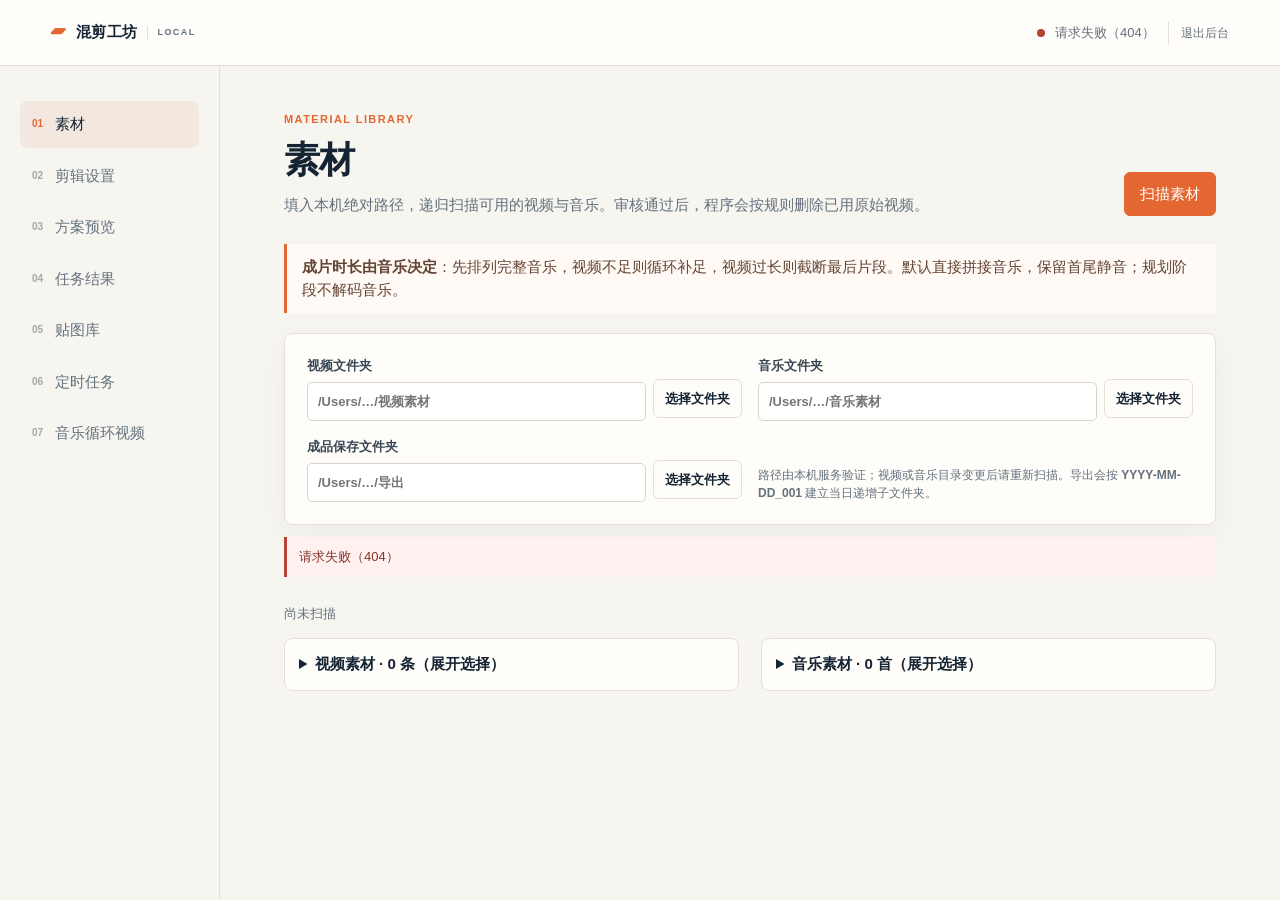
==== windows/src_pkg/mixcut-studio-main/static/index.html @ a74bfd38 "Release v1.8.0: music-led recorded video mixing with direct music join" ====
<!doctype html>
<html lang="zh-CN">
<head>
  <meta charset="utf-8">
  <meta name="viewport" content="width=device-width,initial-scale=1">
  <title>混剪工坊 · 本地批量混剪</title>
  <link rel="stylesheet" href="/static/style.css">
  <style>[hidden]{display:none!important}.top-actions{display:flex;align-items:center;gap:13px}.quiet-button{border:0;border-left:1px solid #e4e0d8;border-radius:0;padding:2px 0 2px 12px;background:transparent;color:#64717d;font-size:12px}.quiet-button:hover{color:#b64536}.path-control{display:flex;gap:7px;align-items:center}.path-control input{min-width:0;flex:1}.path-control .button{flex:0 0 auto;white-space:nowrap;padding:9px 11px}.keyframe-gallery{grid-column:2/-1;margin-top:8px;border-top:1px solid #eeeae3;padding-top:10px}.keyframe-gallery h5{font-size:12px;margin:0 0 8px;color:#394754}.keyframe-grid{display:grid;grid-template-columns:repeat(auto-fill,minmax(92px,1fr));gap:7px}.keyframe{border:0;padding:0;background:#e8e3da;border-radius:4px;overflow:hidden;position:relative;aspect-ratio:16/9}.keyframe img{width:100%;height:100%;object-fit:cover;display:block}.keyframe time{position:absolute;right:3px;bottom:3px;background:#152433d9;color:white;font-size:10px;padding:1px 3px;border-radius:2px}.keyframe:focus{outline:2px solid #e46732;outline-offset:2px}.keyframe-more{margin-top:9px;font-size:12px}.keyframe-overlay{position:fixed;z-index:20;pointer-events:none;width:min(460px,55vw);background:#152433;padding:5px;border-radius:5px;box-shadow:0 12px 30px #0004}.keyframe-overlay img{display:block;width:100%;max-height:58vh;object-fit:contain}.keyframe-overlay span{display:block;color:white;font-size:12px;padding:4px 2px 1px}@media(max-width:520px){.keyframe-grid{grid-template-columns:repeat(3,1fr)}.keyframe-overlay{width:80vw}}</style>
  <style>.keyframe-overlay img{aspect-ratio:16/9}.task-review-setting{margin-bottom:18px}.review-action{grid-column:2/-1;margin-top:4px}.review-action .button{margin-top:6px}.review-action.review-approved{color:#347461;font-weight:650}.review-error{color:#b64536;margin-top:4px}.sticker-editor{display:grid;grid-template-columns:minmax(280px,1fr) minmax(250px,1fr);gap:20px}.sticker-stage{position:relative;aspect-ratio:16/9;background:repeating-conic-gradient(#eee 0 25%,#ddd 0 50%) 0/20px 20px;overflow:hidden}.sticker-stage img{position:absolute;cursor:move;max-width:100%}.layer-list{display:grid;gap:8px;margin:12px 0}.layer-row{display:grid;grid-template-columns:1fr 1fr 1fr 1fr auto;gap:6px;font-size:11px}.layer-row input,.layer-row select{font-size:12px;padding:5px}.sticker-thumb{width:70px;height:70px;object-fit:contain;background:#eee;margin-right:8px;vertical-align:middle}@media(max-width:700px){.sticker-editor{grid-template-columns:1fr}.layer-row{grid-template-columns:1fr 1fr}}</style>
  <style>.item-controls{grid-column:2/-1;display:flex;align-items:center;gap:8px;flex-wrap:wrap;margin:4px 0 8px}.item-controls .button{width:auto;min-width:88px;padding:7px 12px;line-height:1.25;white-space:nowrap}.item-controls .button:last-child{color:var(--danger);border-color:#d9aaa3;background:#fff9f7}.item-controls .button:last-child:hover{color:#fff;background:var(--danger);border-color:var(--danger)}@media(max-width:520px){.item-controls{grid-column:1/-1;padding-left:42px}.item-controls .button{min-width:0}}</style>
</head>
<body>
  <div class="app-shell">
    <header class="topbar">
      <a class="brand" href="#assets" aria-label="混剪工坊首页"><span class="brand-mark">▰</span><span>混剪工坊</span><small>LOCAL</small></a>
      <div class="top-actions"><div id="server-state" class="server-state" aria-live="polite"><i></i>正在连接本地服务</div><button id="shutdown-btn" class="quiet-button" title="停止本地后台服务">退出后台</button></div>
    </header>
    <div class="layout">
      <nav class="nav" aria-label="主导航">
        <a href="#assets" data-view="assets"><b>01</b> 素材</a>
        <a href="#settings" data-view="settings"><b>02</b> 剪辑设置</a>
        <a href="#plan" data-view="plan"><b>03</b> 方案预览</a>
        <a href="#tasks" data-view="tasks"><b>04</b> 任务结果</a>
        <a href="#stickers" data-view="stickers"><b>05</b> 贴图库</a>
        <a href="#schedules" data-view="schedules"><b>06</b> 定时任务</a>
        <a href="#music-loop" data-view="music-loop"><b>07</b> 音乐循环视频</a>
      </nav>
      <main>
        <section id="assets" class="view">
          <div class="page-heading"><div><p class="eyebrow">MATERIAL LIBRARY</p><h1>素材</h1><p>填入本机绝对路径，递归扫描可用的视频与音乐。审核通过后，程序会按规则删除已用原始视频。</p></div><button id="scan-btn" class="button primary">扫描素材</button></div>
          <div class="notice"><strong>成片时长由音乐决定</strong>：先排列完整音乐，视频不足则循环补足，视频过长则截断最后片段。默认直接拼接音乐，保留首尾静音；规划阶段不解码音乐。</div>
          <p id="scan-progress" class="field-help" role="status" aria-live="polite"></p>
          <form id="paths-form" class="panel paths-grid">
            <label>视频文件夹<span class="path-control"><input id="video-dir" name="video_dir" required placeholder="/Users/…/视频素材"><button class="button folder-picker" data-kind="video" type="button">选择文件夹</button></span></label>
            <label>音乐文件夹<span class="path-control"><input id="music-dir" name="music_dir" required placeholder="/Users/…/音乐素材"><button class="button folder-picker" data-kind="music" type="button">选择文件夹</button></span></label>
            <label>成品保存文件夹<span class="path-control"><input id="output-dir" name="output_dir" required placeholder="/Users/…/导出"><button class="button folder-picker" data-kind="output" type="button">选择文件夹</button></span></label>
            <label hidden>旧版审核目录（不再使用）<span class="path-control"><input id="review-dir" name="review_dir" placeholder="/Users/…/审核通过"><button class="button folder-picker" data-kind="review" type="button">选择文件夹</button></span></label>
            <p class="field-help">路径由本机服务验证；视频或音乐目录变更后请重新扫描。导出会按 <strong>YYYY-MM-DD_001</strong> 建立当日递增子文件夹。</p>
          </form>
          <div id="scan-errors" class="error-list" hidden></div>
          <div class="asset-summary" id="asset-summary"><span>尚未扫描</span></div>
          <div class="library-grid">
            <section class="library"><details><summary>视频素材 · <span id="video-count">0 条</span>（展开选择）</summary><div id="video-assets" class="asset-list empty">扫描后在这里显示视频、缩略图和分组。</div></details></section>
            <section class="library"><details><summary>音乐素材 · <span id="music-count">0 首</span>（展开选择）</summary><div id="music-assets" class="asset-list empty">扫描后在这里试听和选择歌曲。</div></details></section>
          </div>
        </section>

        <section id="settings" class="view" hidden>
          <div class="page-heading"><div><p class="eyebrow">EDITING RULES</p><h1>剪辑设置</h1><p>先选择素材和规则，再生成一批可复现的方案。</p></div><button id="plan-btn" class="button primary">生成方案</button></div>
          <form id="config-form" class="settings-grid" novalidate><input type="hidden" name="duration_basis" value="music">
            <section class="panel span-2"><div class="section-title"><h2>导出规格</h2></div><div class="form-grid"><label>分辨率<select name="resolution"><option value="1280x720">1280 × 720（默认）</option><option value="1920x1080">1920 × 1080</option></select></label><label>帧率<select name="fps"><option value="30">30 fps</option><option value="60">60 fps</option></select></label><label>视频码率（Mbps；0 为自动）<input name="video_bitrate_mbps" type="number" min="0" max="50" step="0.5" value="0"></label><label>同时并行剪辑数量<select name="parallel_tasks"><option value="1">1（默认）</option><option value="2">2</option><option value="3">3</option><option value="4">4</option></select></label><label>编码方式<select name="hardware"><option value="auto">自动硬件加速（推荐）</option><option value="software_fast">软件极速（文件较大）</option><option value="software">软件高质量（较慢）</option></select></label><label>原音音量<input name="original_volume" type="number" min="0" max="1" step=".05" value="0"></label><label>无缝音乐衔接<select name="nonstop_music"><option value="false">音乐拼接（默认，保留首尾静音）</option><option value="true">剔除首尾静音＋短过渡</option></select></label><label>音乐音量<input name="music_volume" type="number" min="0" max="1" step=".05" value="1"></label></div><p class="field-help">视频码率设为 0 时沿用自动编码设置；设置固定码率可控制输出大小。720p/30fps 通常最快。并行数量为同时执行的任务上限，旧方案默认 1；暂停后等待所有执行中的任务完成。</p></section>
            <section class="panel span-2"><div class="section-title"><h2>画面组织</h2></div>
              <div class="choice-row"><label class="choice"><input type="radio" name="mode" value="single" checked><span><strong>单源连续截取</strong><small>一个源视频，长则截断、短则循环补足</small></span></label><label class="choice"><input type="radio" name="mode" value="multi"><span><strong>多源片段拼接</strong><small>随机拼接多个来源，直到音乐结束</small></span></label></div>
              <div class="form-grid"><label>生成数量<input name="count" type="number" min="1" value="3"></label><label hidden>期望最短时长（秒）<input name="min_duration" type="number" min="1" value="30"></label><label hidden>期望最长时长（秒）<input name="max_duration" type="number" min="1" value="450"></label><label>随机种子（留空每批随机）<input name="seed" type="number" placeholder="自动生成"></label></div>
              <div class="form-grid"><label>源视频时长必须大于（分钟）<input name="min_source_duration_minutes" type="number" min="0" step="0.1" value="0" aria-describedby="source-duration-help"></label></div>
              <p id="source-duration-help" class="field-help">0 表示不限制；例如填 5，只使用超过 5 分钟的原始视频，正好 5 分钟也会排除。此项筛选源文件，不是设置成片或截取片段的长度；手动生成和定时任务均生效。</p>
              <div class="form-grid mode-multi" hidden><label>单段最短（秒）<input name="segment_min" type="number" min="1" value="30"></label><label>单段最长（秒）<input name="segment_max" type="number" min="1" value="120"></label><label>组内拼接<select name="within_group"><option value="false">允许跨组</option><option value="true">仅同组内</option></select></label></div>
              <div class="form-grid mode-single"><label>起点最小间隔（秒）<input name="start_gap" type="number" min="0" value="30"></label><label class="switch-label" hidden><input name="allow_overlap" type="checkbox" checked><span>优先使用空闲区间（音乐时长模式允许循环补足）</span></label></div>
            </section>
            <section class="panel span-2"><div class="section-title"><h2>歌曲分配规则</h2></div>
              <div class="choice-row"><label class="choice"><input type="radio" name="music_mode" value="folder"><span><strong>单文件夹音乐</strong><small>每条只用一个子文件夹，01、02 开头，其余随机，全部歌曲各播放一遍</small></span></label><label class="choice"><input type="radio" name="music_mode" value="fixed"><span><strong>固定歌曲集合</strong><small>每条都用所选歌曲，只改变顺序</small></span></label><label class="choice"><input type="radio" name="music_mode" value="pool" checked><span><strong>全路径音乐随机</strong><small>每条选不同子集，再改变顺序</small></span></label></div>
              <p id="folder-mode-help" class="field-help" hidden>整组优先使用不同子文件夹，用完后再随机轮转。包括子文件夹内的全部有效音频及更深层目录；根目录直接放置的歌曲不参与。此模式不限制歌曲首数。</p>
              <div class="form-grid pool-settings"><label>每条最少歌曲数<input name="min_songs" type="number" min="1" value="3"></label><label>每条最多歌曲数<input name="max_songs" type="number" min="1" value="20"></label></div>
              <p class="field-help">先确定歌曲数量与顺序，以音乐总时长决定成片长度。整批优先使用低次数歌曲，视频不足自动复用，最后一段截断。</p>
            </section>
            <section class="panel span-2"><label class="track-title-option"><input type="checkbox" name="include_track_titles">附带曲目曲名</label><p class="field-help">在成片同名的原曲路径文档中，按实际播放顺序增加编号曲目表。可在方案或任务中单独调整。</p></section>
            <section class="panel span-2"><div class="section-title"><h2>参与素材</h2></div><p id="selection-summary" class="field-help">扫描后默认使用全部视频和音乐。需要排除文件或设置分组时，在“素材”页展开对应列表。</p><label>贴图模板<select id="generation-sticker-template" name="sticker_template_id"><option value="">不添加贴图</option></select></label></section>
          </form>
        </section>

        <section id="plan" class="view" hidden>
          <div class="page-heading"><div><p class="eyebrow">BATCH BLUEPRINT</p><h1>方案预览</h1><p id="plan-subtitle">生成方案后，逐条核对歌曲顺序和视频区间。</p></div><div class="button-row"><button id="select-all-plan" class="button">全选当前方案</button><button id="delete-selected-plan" class="button">删除选中任务</button><button id="track-titles-enable-plan" class="button" disabled>选中任务附带曲名</button><button id="track-titles-disable-plan" class="button" disabled>取消选中任务曲名</button><button id="manifest-btn" class="button" disabled>下载清单</button><button id="start-btn" class="button primary" disabled>确认并开始渲染</button></div></div>
          <div id="plan-message" class="notice">尚未生成方案。</div><div id="plan-stats" class="stats"></div><div id="plan-warnings" class="warning-list"></div><div id="plan-items" class="plan-list"></div>
        </section>

        <section id="tasks" class="view" hidden>
          <div class="page-heading"><div><p class="eyebrow">RENDER QUEUE</p><h1>任务与结果</h1><p>一条视频就是一条任务。审核通过保留成品；审核不通过将成品与原视频移至废纸篓。删除任务只移除记录，所有文件保留。原音乐始终保留。</p></div><div class="button-row"><button id="pause-all" class="button">暂停全部</button><button id="start-all" class="button">开始全部</button><button id="stop-all" class="button">终止全部</button><button id="approve-all-visible" class="button primary">一键审核</button><button id="select-all-tasks" class="button">全选任务</button><button id="delete-selected-tasks" class="button">删除选中任务</button><button id="track-titles-enable-tasks" class="button" disabled>选中任务附带曲名</button><button id="track-titles-disable-tasks" class="button" disabled>取消选中任务曲名</button><button id="clear-all" class="button">删除全部任务</button><button id="retry-failed" class="button">重试失败任务</button><button id="refresh-tasks" class="button">刷新状态</button></div></div>
          <div class="panel task-review-setting" hidden><label hidden>旧版审核目录（不再使用）<span class="path-control"><input id="task-review-dir" placeholder="选择审核文件夹"><button class="button folder-picker" data-kind="review" type="button">选择文件夹</button></span></label><p class="field-help">通过审核后先校验归档副本，再删除制作目录成片；原始录屏在所有引用任务审核或移除后删除。失败时可重试清理。</p></div>
          <div class="notice"><span id="cache-usage">剪辑缓存：正在读取…</span> <button id="clear-cache" class="button">一键清除缓存</button><p class="field-help">统计视频转换缓存、任务临时文件及预览图片。正在使用的缓存暂时保留；清除后需要时会重新生成。</p></div>
          <div id="task-summary" class="stats"><div class="stat"><b>—</b><span>等待批次</span></div></div><div id="batches" class="batch-list empty">尚无任务。先生成方案并确认开始渲染。</div>
        </section>
        <section id="stickers" class="view" hidden>
          <div class="page-heading"><div><p class="eyebrow">STICKER LIBRARY</p><h1>贴图库</h1><p>默认不添加贴图；保存模板后可在剪辑设置中明确选择。</p></div><label class="button">导入贴图<input id="sticker-upload" type="file" accept="image/png,image/jpeg,image/webp,image/gif" multiple hidden></label></div>
          <div class="settings-grid"><section class="panel"><div class="section-title"><h2>贴图素材</h2></div><div id="sticker-assets" class="picker empty">正在读取贴图库…</div></section><section class="panel"><div class="section-title"><h2>模板</h2><button id="new-template" class="button">新建模板</button></div><div id="sticker-templates" class="picker empty">尚无模板</div></section><section class="panel span-2"><div class="section-title"><h2>模板编辑器</h2><button id="save-template" class="button primary">保存模板</button></div><div class="sticker-editor"><div><label>参考画面<select id="sticker-background"><option value="">空白画布（16:9）</option></select></label><p class="field-help">拖动贴图定位；位置按比例保存，超出边界会自动缩小。</p><div id="sticker-stage" class="sticker-stage" aria-label="16 比 9 贴图预览"></div></div><div><label>模板名称<input id="template-name" value="未命名模板"></label><div id="sticker-layers" class="layer-list"></div><button id="add-layer" class="button">添加贴图层</button></div></div></section></div>
        </section>
        <section id="schedules" class="view" hidden>
          <div class="page-heading"><div><p class="eyebrow">SCHEDULED BATCHES</p><h1>定时任务</h1><p>后台必须保持运行且电脑处于唤醒状态；错过多次启动时仅执行最新一轮。</p></div><div class="button-row"><button id="new-schedule" class="button">新建任务</button><button id="refresh-schedules" class="button">刷新状态</button></div></div>
          <div class="notice">新一轮定时任务只会替代上一轮未完成的<strong>定时任务</strong>，不会取消手动创建的批次，已生成文件会保留。审核不会自动进行。</div>
          <form id="schedule-form" class="panel settings-grid"><label>任务名称<input name="name" value="素材持续监测"></label><label>开始时间<input name="start_at" type="datetime-local"></label><label>重复<select name="repeat"><option value="once">仅一次</option><option value="daily">每天</option><option value="weekly">每周</option></select></label><label>目标成片数<input name="target_count" type="number" min="1" max="500" value="50"></label><label>检查间隔（分钟）<input name="check_interval_minutes" type="number" min="1" max="1440" value="10"></label><label class="switch-label"><input name="enabled" type="checkbox"><span>启用任务</span></label><label>视频目录<span class="path-control"><input name="video_dir" id="schedule-video-dir"><button class="button schedule-folder-picker" data-kind="video" type="button">选择文件夹</button></span></label><label>音乐目录<span class="path-control"><input name="music_dir" id="schedule-music-dir"><button class="button schedule-folder-picker" data-kind="music" type="button">选择文件夹</button></span></label><label class="span-2">导出目录<span class="path-control"><input name="output_dir" id="schedule-output-dir"><button class="button schedule-folder-picker" data-kind="output" type="button">选择文件夹</button></span></label><label class="switch-label span-2"><input id="schedule-current" type="checkbox" checked><span>使用当前目录和剪辑设置（保存为快照，未来新增素材会被扫描）</span></label><div class="button-row span-2"><button class="button primary" type="submit">保存定时任务</button><button id="schedule-check" class="button" type="button">立即检查素材</button></div></form>
          <div id="schedule-active" class="notice">暂无运行中的定时任务。</div><div id="schedules-list" class="batch-list empty">正在读取定时任务…</div>
        </section>
        <section id="music-loop" class="view" hidden>
          <div class="page-heading"><div><p class="eyebrow">MUSIC LOOP VIDEO</p><h1>音乐循环视频</h1><p>导入 Cover Maker 的交接文档，按固定曲目顺序制作。成片时长由音乐决定。</p></div></div>
          <form class="panel" onsubmit="return false">
            <label>Set 文件夹或 YPP交接.txt 路径（每行一条）<textarea id="loop-paths" rows="3" placeholder="粘贴 Set 路径；也可选择包含多个 Set 的上一级文件夹"></textarea></label>
            <button type="button" id="loop-pick" class="button">选择 Set 文件夹</button>
            <div class="form-grid">
              <label class="span-2">成品保存路径<span class="path-control"><input id="loop-output"><button type="button" id="loop-output-pick" class="button">选择文件夹</button></span></label>
              <label class="span-2">音乐新根目录（仅路径迁移时填写）<span class="path-control"><input id="loop-music-root"><button type="button" id="loop-music-pick" class="button">选择文件夹</button></span></label>
              <label>分辨率<select id="loop-resolution"><option value="source">沿用动态封面（优先直接复用画面）</option><option value="1280x720">1280 × 720</option><option value="1920x1080">1920 × 1080</option></select></label>
              <label>转码帧率<select id="loop-fps"><option value="30">30 fps</option><option value="60">60 fps</option></select></label>
              <label>并行数量<select id="loop-parallel"><option>1</option><option>2</option><option>3</option><option>4</option></select></label>
              <label>音乐音量<input id="loop-volume" type="number" min="0" max="1" step="0.05" value="1"></label>
              <label class="switch-label"><input id="loop-nonstop" type="checkbox" checked><span>无缝衔接（去首尾静音＋短过渡）</span></label>
            </div>
            <p class="field-help">每个 Set 独立制作，全部歌曲按交接顺序播放一次，合成完成即可播放审核，不抽取缩略图。开启无缝衔接后重新计算实际时间轴。开始制作时采用当前并行数量，有空位自动补入等待任务。两种制作模式共用调度，正在执行的原视频混剪先完成。</p>
            <button type="button" id="loop-import" class="button primary">导入任务</button>
          </form>
          <div id="loop-message" class="notice">审核通过保留作品；审核不通过仅回收生成的作品目录；删除任务只移除记录。原音乐、动态封面和上游文件始终保留。</div>
          <div class="button-row"><button id="loop-select" class="button">全选 / 取消</button><button id="loop-start" class="button">开始选中任务</button><button id="loop-pause" class="button">暂停选中任务</button><button id="loop-delete" class="button">删除选中任务</button><button id="loop-approve" class="button primary">一键审核</button><button id="loop-refresh" class="button">刷新状态</button></div>
          <div class="button-row loop-cache"><span id="loop-cache-info">缓存按需统计</span><button id="loop-cache" class="button">统计缓存</button><button id="loop-clear-cache" class="button">清除闲置缓存</button></div>
          <p id="loop-empty" class="field-help">尚未导入音乐 Set。</p><div id="loop-list"></div>
        </section>
      </main>
    </div>
  </div>
  <template id="video-card-template"><article class="asset-card video-card"><img loading="lazy" alt="视频缩略图"><div class="asset-info"><label class="select-line"><input type="checkbox" class="asset-select"><strong class="asset-name"></strong></label><p class="asset-meta"></p><label class="group-line">分组 <input class="group-input" maxlength="80" placeholder="例如：游戏 A"></label></div></article></template>
  <template id="music-card-template"><article class="asset-card music-card"><div class="audio-icon">♫</div><div class="asset-info"><label class="select-line"><input type="checkbox" class="asset-select"><strong class="asset-name"></strong></label><p class="asset-meta"></p><button type="button" class="button audio-preview">试听</button></div></article></template>
  <div id="toast" class="toast" role="status" aria-live="polite"></div>
  <script src="/static/app.js" defer></script>
  <script src="/static/loopmusic.js" defer></script>
</body>
</html>
---- static/style.css ----
:root{--ink:#152433;--muted:#64717d;--paper:#f7f5f0;--panel:#fffdfa;--line:#e4e0d8;--accent:#e46732;--accent-dark:#bd4c20;--soft:#f3e8df;--ok:#347461;--danger:#b64536;--shadow:0 10px 30px #1725340c}*{box-sizing:border-box}body{margin:0;color:var(--ink);background:var(--paper);font:15px/1.5 -apple-system,BlinkMacSystemFont,"Segoe UI","PingFang SC","Microsoft YaHei",sans-serif}.topbar{height:66px;padding:0 4vw;display:flex;align-items:center;justify-content:space-between;border-bottom:1px solid var(--line);background:#fffdf9;position:sticky;top:0;z-index:5}.brand{display:flex;gap:10px;align-items:center;color:var(--ink);text-decoration:none;font-weight:750;letter-spacing:.03em}.brand-mark{color:var(--accent);font-size:27px;line-height:1}.brand small{font-size:9px;letter-spacing:.16em;color:var(--muted);border-left:1px solid var(--line);padding-left:9px}.server-state{font-size:13px;color:var(--muted)}.server-state i{display:inline-block;width:8px;height:8px;border-radius:50%;background:#c5bfb6;margin-right:7px}.server-state.online i{background:var(--ok)}.server-state.error i{background:var(--danger)}.layout{display:grid;grid-template-columns:220px minmax(0,1fr);max-width:1540px;margin:auto}.nav{padding:35px 20px;border-right:1px solid var(--line);min-height:calc(100vh - 66px);position:sticky;top:66px;align-self:start}.nav a{display:flex;gap:12px;padding:12px;border-radius:7px;color:var(--muted);text-decoration:none;margin-bottom:5px}.nav a b{font-size:10px;color:#a4a7a4;padding-top:3px}.nav a.active,.nav a:hover{background:var(--soft);color:var(--ink)}.nav a.active b{color:var(--accent)}main{padding:45px clamp(24px,5vw,76px) 80px;max-width:1280px}.page-heading{display:flex;justify-content:space-between;gap:20px;align-items:flex-end;margin-bottom:28px}.eyebrow{margin:0 0 5px;color:var(--accent);font-weight:700;font-size:11px;letter-spacing:.13em}.page-heading h1{font-size:36px;letter-spacing:-.04em;margin:0}.page-heading p:not(.eyebrow){margin:7px 0 0;color:var(--muted)}button,.button{font:inherit;cursor:pointer;border:1px solid var(--line);border-radius:6px;padding:10px 15px;color:var(--ink);background:#fffdf9;text-decoration:none}.button:hover{border-color:#bdb7ad}.button.primary{background:var(--accent);color:white;border-color:var(--accent)}.button.primary:hover{background:var(--accent-dark)}button:disabled{opacity:.48;cursor:not-allowed}.button-row{display:flex;gap:8px;flex-wrap:wrap}.notice{border-left:3px solid var(--accent);padding:12px 15px;background:#fffaf5;color:#644434;margin:0 0 20px}.panel{background:var(--panel);border:1px solid var(--line);border-radius:8px;padding:22px;box-shadow:var(--shadow)}.paths-grid{display:grid;grid-template-columns:1fr 1fr;gap:16px}.paths-grid>label:last-of-type{grid-column:span 2}.field-help{font-size:12px;color:var(--muted);margin:0;align-self:end}label{font-size:13px;font-weight:650;color:#394754}input,select{width:100%;margin-top:6px;padding:9px 10px;border:1px solid #d8d4cc;border-radius:5px;background:white;color:var(--ink);font:inherit}input:focus,select:focus{outline:2px solid #e4673259;border-color:var(--accent)}.asset-summary{display:flex;gap:12px;color:var(--muted);font-size:13px;padding:15px 0}.library-grid{display:grid;grid-template-columns:1fr 1fr;gap:22px}.section-title{display:flex;justify-content:space-between;align-items:center;margin-bottom:13px}.section-title h2{font-size:17px;margin:0}.section-title span{font-size:12px;color:var(--muted)}.asset-list{display:grid;gap:10px}.asset-list.empty,.picker.empty,.batch-list.empty{padding:25px;border:1px dashed #d4cdc1;color:var(--muted);font-size:13px;border-radius:7px}.asset-card{display:flex;gap:12px;padding:10px;border:1px solid var(--line);border-radius:7px;background:var(--panel)}.video-card img{width:122px;height:70px;object-fit:cover;border-radius:4px;background:#e5e1da}.asset-info{min-width:0;flex:1}.select-line{display:flex;gap:8px;align-items:flex-start}.select-line input,.first-line input{width:auto;margin:4px 0 0}.asset-name{overflow-wrap:anywhere;font-size:13px}.asset-meta{font-size:12px;color:var(--muted);margin:4px 0}.group-line,.first-line{font-size:12px;color:var(--muted);font-weight:500}.group-line input{display:inline-block;width:150px;margin:0 0 0 5px;padding:3px 5px;font-size:12px}.music-card audio{width:100%;height:28px}.audio-icon{display:grid;place-items:center;flex:0 0 42px;height:42px;border-radius:5px;background:var(--soft);color:var(--accent);font-size:22px}.settings-grid{display:grid;grid-template-columns:1fr 1fr;gap:20px}.span-2{grid-column:span 2}.choice-row{display:flex;gap:10px;margin-bottom:20px}.choice{flex:1;display:flex;gap:9px;border:1px solid var(--line);padding:11px;border-radius:6px;cursor:pointer}.choice input{width:auto;margin:4px 0}.choice strong,.choice small{display:block}.choice small{font-weight:400;color:var(--muted);font-size:12px}.form-grid{display:grid;grid-template-columns:repeat(4,1fr);gap:14px;margin-top:12px}.form-grid label{min-width:0}.switch-label{display:flex;gap:8px;align-items:center;margin-top:25px}.switch-label input{width:auto;margin:0}.picker{display:grid;gap:7px;max-height:290px;overflow:auto}.pick-row{display:flex;align-items:center;gap:8px;padding:7px 0;border-bottom:1px solid #eeeae2;font-size:13px}.pick-row:last-child{border:0}.pick-row input{width:auto;margin:0}.pick-row .duration{margin-left:auto;color:var(--muted);font-size:12px}.first-pick{margin-left:8px;font-size:12px;color:var(--muted);font-weight:500}.error-list,.warning-list{margin:12px 0}.error-list>div,.warning-list>div{padding:10px 12px;background:#fff1ef;border-left:3px solid var(--danger);color:#86352b;font-size:13px}.warning-list>div{background:#fff9e8;border-color:#d4931f;color:#74551a;margin-bottom:6px}.stats{display:grid;grid-template-columns:repeat(auto-fit,minmax(130px,1fr));gap:10px;margin:18px 0}.stat{padding:14px;background:var(--panel);border:1px solid var(--line);border-radius:7px}.stat b{display:block;font-size:22px}.stat span{font-size:12px;color:var(--muted)}.plan-list,.batch-list{display:grid;gap:12px}.plan-item,.batch{border:1px solid var(--line);background:var(--panel);border-radius:8px;padding:17px}.item-head,.batch-head{display:flex;justify-content:space-between;gap:12px;align-items:start}.item-head h3,.batch-head h3{margin:0;font-size:16px}.duration{font-variant-numeric:tabular-nums;color:var(--accent);font-weight:700;white-space:nowrap}.tracks{display:grid;grid-template-columns:1fr 1fr;gap:14px;margin-top:15px}.track{padding:11px;background:#faf8f3;border-radius:5px}.track h4{font-size:11px;letter-spacing:.08em;color:var(--muted);margin:0 0 7px}.track ol,.track ul{margin:0;padding-left:19px;font-size:12px}.track li{margin:3px 0;overflow-wrap:anywhere}.status{font-size:12px;border-radius:99px;padding:3px 8px;background:#ece9e2;color:var(--muted)}.status.running,.status.processing{background:#fff2d7;color:#936113}.status.completed,.status.success{background:#e6f3ed;color:var(--ok)}.status.failed,.status.error{background:#fff0ed;color:var(--danger)}.batch-controls{display:flex;gap:7px;flex-wrap:wrap;margin:14px 0 0}.progress{height:7px;background:#ebe7df;border-radius:8px;margin:12px 0;overflow:hidden}.progress i{display:block;height:100%;background:var(--accent)}.task-items{display:grid;gap:6px;margin-top:14px}.task-item{display:grid;grid-template-columns:34px 1fr auto;gap:8px;align-items:center;border-top:1px solid #eeeae3;padding-top:8px;font-size:13px}.task-item .error{grid-column:2 / -1;color:var(--danger);font-size:12px}.task-item video{grid-column:2 / -1;width:100%;max-width:400px;margin-top:5px}.toast{position:fixed;bottom:22px;right:22px;max-width:390px;padding:12px 15px;background:#172a37;color:white;border-radius:6px;box-shadow:0 12px 28px #0002;opacity:0;transform:translateY(10px);pointer-events:none;transition:.2s}.toast.show{opacity:1;transform:none}@media(max-width:850px){.layout{display:block}.nav{min-height:0;position:static;overflow:auto;white-space:nowrap;padding:10px 4vw;border-right:0;border-bottom:1px solid var(--line);display:flex}.nav a{margin:0;padding:8px 10px}.nav a b{display:none}main{padding:30px 5vw}.library-grid,.settings-grid{grid-template-columns:1fr}.span-2{grid-column:auto}.form-grid{grid-template-columns:1fr 1fr}.page-heading{align-items:start;flex-direction:column}.paths-grid{grid-template-columns:1fr}.paths-grid>label:last-of-type{grid-column:auto}}@media(max-width:520px){.topbar{padding:0 5vw}.server-state{font-size:0}.server-state i{margin:0}.choice-row,.tracks{grid-template-columns:1fr;display:grid}.form-grid{grid-template-columns:1fr}.video-card img{width:92px;height:56px}.group-line input{width:105px}}
/* Keep batch summaries compact even when filenames are long. */
.stat b{overflow-wrap:anywhere}.stat b:has(+span){font-size:18px}.batch-note{margin-top:10px;color:var(--muted);font-size:13px}
.sticker-stage{background-size:cover;background-position:center}.sticker-stage img{user-select:none;-webkit-user-drag:none}.layer-row{grid-template-columns:repeat(2,minmax(0,1fr));border-bottom:1px solid var(--line);padding:12px 0}.layer-row label{min-width:0}.layer-row>label:first-child{grid-column:1/-1}
.sticker-editor .layer-row{grid-template-columns:repeat(2,minmax(0,1fr))}.sticker-editor .layer-row>label:first-child{grid-column:1/-1}
.video-sticker-dialog{width:min(1080px,94vw);max-height:94vh;border:0;border-radius:10px;padding:20px;background:var(--panel);color:var(--ink);box-shadow:0 20px 70px #0005}.video-sticker-dialog::backdrop{background:#10202dbb}.video-sticker-heading{display:flex;align-items:center;justify-content:space-between;margin-bottom:14px}.video-sticker-heading h2{margin:0}.video-sticker-stage{position:relative;overflow:hidden;background:#111;aspect-ratio:16/9}.video-sticker-stage video{width:100%;height:100%;display:block;object-fit:contain}.placed-sticker{position:absolute;z-index:2;cursor:move;touch-action:none;user-select:none;-webkit-user-drag:none}.video-sticker-controls{display:grid;grid-template-columns:1fr auto;gap:10px;margin-top:14px}.video-sticker-controls select{margin:0}.video-sticker-layers,.video-sticker-controls .field-help{grid-column:1/-1}.video-sticker-layer{display:grid;grid-template-columns:minmax(120px,1fr) auto minmax(100px,1fr) auto minmax(100px,1fr) auto;gap:8px;align-items:center;padding:8px 0;border-bottom:1px solid var(--line)}.video-sticker-layer input{margin:0}@media(max-width:700px){.video-sticker-layer{grid-template-columns:1fr 1fr}.video-sticker-stage{aspect-ratio:16/9}}
.music-order-help{margin:0 0 7px;color:var(--muted);font-size:11px}.music-order{display:grid;gap:5px;padding-left:0!important;list-style:none;counter-reset:music}.music-order li{counter-increment:music;display:flex;align-items:center;gap:7px;min-height:30px;padding:4px 6px;border:1px solid transparent;border-radius:5px;background:#fff}.music-order li::before{content:counter(music) ".";color:var(--muted);font-variant-numeric:tabular-nums}.music-order li[draggable=true]{cursor:grab;border-color:#ece6dd}.music-order li.dragging{opacity:.45}.music-order li.drag-over{border-color:var(--accent);background:#fff5ed}.drag-handle{color:var(--muted);font-size:18px;line-height:1}.music-name{min-width:0;flex:1;overflow-wrap:anywhere}.order-buttons{display:flex;gap:3px}.order-buttons button{padding:1px 7px;border-radius:4px;font-size:12px}.order-buttons button:disabled{opacity:.25}
.plan-media-row{display:flex;align-items:center;gap:8px;flex-wrap:wrap;padding:5px 0}.plan-media-row>span:first-child{min-width:0;flex:1 1 220px}.use-count{font-size:11px;font-weight:650;color:var(--ok);white-space:nowrap}.replace-media{padding:4px 7px;font-size:11px}.music-order li{flex-wrap:wrap}.music-order .use-count{margin-left:auto}
.task-select{width:18px;height:18px;min-width:18px;margin:0;cursor:pointer}.task-item{grid-template-columns:24px 34px 1fr auto}.task-item .error,.task-item video{grid-column:3 / -1}.item-head{align-items:center}.item-head h3{flex:1}

/* Keep material details optional and present results as individual tasks. */
.library details{border:1px solid var(--line);border-radius:8px;background:var(--panel);padding:14px}.library summary{cursor:pointer;font-weight:700}.library details .asset-list{margin-top:14px;max-height:55vh;overflow:auto}
#batches.batch-list{display:grid;gap:14px}#batches .batch,#batches .task-items{display:contents}#batches .batch-head,#batches .batch-controls,#batches .batch>.progress,#batches .batch>.notice,#batches .output-location{display:none}#batches .task-item{display:grid;grid-template-columns:24px 34px minmax(0,1fr) auto;gap:10px;border:1px solid var(--line);border-radius:8px;background:var(--panel);padding:18px;box-shadow:var(--shadow);align-items:start}#batches .task-item .task-label{overflow-wrap:anywhere;font-weight:650}#batches .task-item .item-controls,#batches .task-item .review-action,#batches .task-item .keyframe-gallery{grid-column:3/-1}#batches .task-item video,#batches .task-item .error{grid-column:3/-1}#batches .task-item .item-controls{display:flex;gap:8px;flex-wrap:wrap}
#batches .task-item:not(.expanded) .review-action,#batches .task-item:not(.expanded) video,#batches .task-item:not(.expanded) .keyframe-gallery{display:none}

#batches .task-item .preview-status{display:block!important;color:var(--muted)}

#batches .task-item .duration-note{grid-column:3/-1;display:block;margin:0}

#batches .task-item .duration-note,#batches .task-item .recovery-note{grid-column:3/-1;margin:0} .review-buttons{display:flex;gap:10px;flex-wrap:wrap}.button.danger{color:#bd4036;border-color:#e5aaa5}
.track-title-option{display:flex;align-items:center;gap:8px;font-size:14px;font-weight:500;margin:10px 0}.track-title-option input{width:16px;height:16px;margin:0}#batches .track-title-option{grid-column:3/-1}

/* Music-loop page styles are scoped to preserve the existing editor. */
#music-loop textarea{width:100%;font:inherit;padding:10px;border:1px solid #ddd6cc;border-radius:6px;resize:vertical}
#music-loop .loop-task{margin-top:16px}#music-loop .loop-heading{display:flex;align-items:center;gap:12px}
#music-loop .loop-heading input[type=checkbox]{width:18px;height:18px;flex:0 0 18px;margin:0}#music-loop .loop-heading strong{flex:1;min-width:0;overflow-wrap:anywhere}#music-loop .loop-details{margin-top:18px}
#music-loop video{display:block;width:min(100%,640px);margin:16px 0}#music-loop .loop-cache{margin-top:14px}
#music-loop .notice{white-space:pre-line}
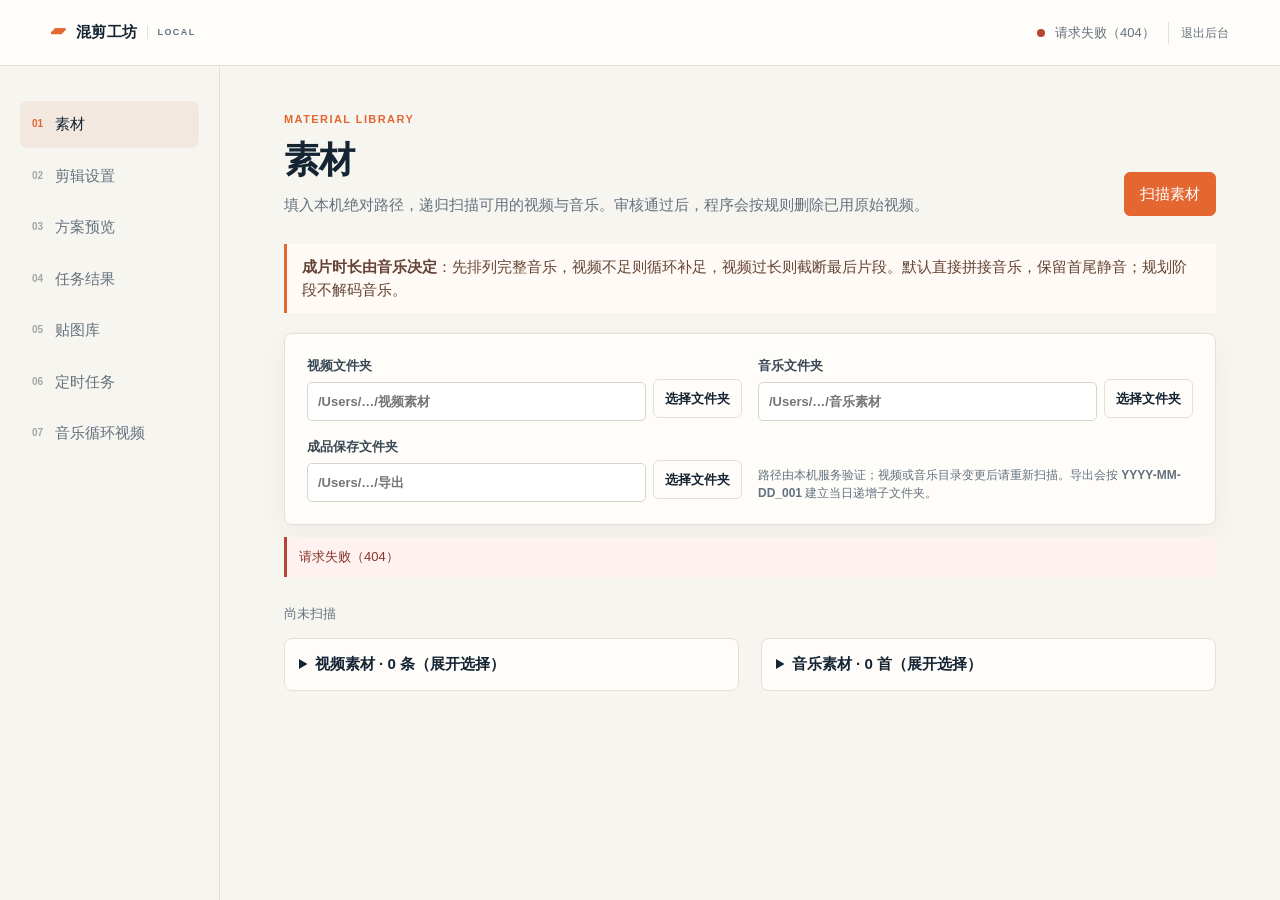
==== commit 938ed201: "Release v1.8.6: recycle failed scan videos from material library" ====
--- a/windows/src_pkg/mixcut-studio-main/static/index.html
+++ b/windows/src_pkg/mixcut-studio-main/static/index.html
@@ -37,6 +37,8 @@
             <label hidden>旧版审核目录（不再使用）<span class="path-control"><input id="review-dir" name="review_dir" placeholder="/Users/…/审核通过"><button class="button folder-picker" data-kind="review" type="button">选择文件夹</button></span></label>
             <p class="field-help">路径由本机服务验证；视频或音乐目录变更后请重新扫描。导出会按 <strong>YYYY-MM-DD_001</strong> 建立当日递增子文件夹。</p>
           </form>
+          <button id="clear-scan-errors" class="button" hidden>一键清除异常视频（移入废纸篓）</button>
+          <div id="scan-cleanup-result" class="notice" hidden></div>
           <div id="scan-errors" class="error-list" hidden></div>
           <div class="asset-summary" id="asset-summary"><span>尚未扫描</span></div>
           <div class="library-grid">
@@ -74,7 +76,7 @@
         </section>
 
         <section id="tasks" class="view" hidden>
-          <div class="page-heading"><div><p class="eyebrow">RENDER QUEUE</p><h1>任务与结果</h1><p>一条视频就是一条任务。审核通过保留成品；审核不通过将成品与原视频移至废纸篓。删除任务只移除记录，所有文件保留。原音乐始终保留。</p></div><div class="button-row"><button id="pause-all" class="button">暂停全部</button><button id="start-all" class="button">开始全部</button><button id="stop-all" class="button">终止全部</button><button id="approve-all-visible" class="button primary">一键审核</button><button id="select-all-tasks" class="button">全选任务</button><button id="delete-selected-tasks" class="button">删除选中任务</button><button id="track-titles-enable-tasks" class="button" disabled>选中任务附带曲名</button><button id="track-titles-disable-tasks" class="button" disabled>取消选中任务曲名</button><button id="clear-all" class="button">删除全部任务</button><button id="retry-failed" class="button">重试失败任务</button><button id="refresh-tasks" class="button">刷新状态</button></div></div>
+          <div class="page-heading"><div><p class="eyebrow">RENDER QUEUE</p><h1>任务与结果</h1><p>一条视频就是一条任务。审核通过保留成品；审核不通过将成品与原视频移至废纸篓。删除已审核任务只清除列表；删除未审核任务同时回收成品文件夹。原音乐始终保留。</p></div><div class="button-row"><button id="pause-all" class="button">暂停全部</button><button id="start-all" class="button">开始全部</button><button id="stop-all" class="button">终止全部</button><button id="approve-all-visible" class="button primary">一键审核</button><button id="select-all-tasks" class="button">全选任务</button><button id="delete-selected-tasks" class="button">删除选中任务</button><button id="track-titles-enable-tasks" class="button" disabled>选中任务附带曲名</button><button id="track-titles-disable-tasks" class="button" disabled>取消选中任务曲名</button><button id="clear-all" class="button">删除全部任务</button><button id="retry-failed" class="button">重试失败任务</button><button id="refresh-tasks" class="button">刷新状态</button></div></div>
           <div class="panel task-review-setting" hidden><label hidden>旧版审核目录（不再使用）<span class="path-control"><input id="task-review-dir" placeholder="选择审核文件夹"><button class="button folder-picker" data-kind="review" type="button">选择文件夹</button></span></label><p class="field-help">通过审核后先校验归档副本，再删除制作目录成片；原始录屏在所有引用任务审核或移除后删除。失败时可重试清理。</p></div>
           <div class="notice"><span id="cache-usage">剪辑缓存：正在读取…</span> <button id="clear-cache" class="button">一键清除缓存</button><p class="field-help">统计视频转换缓存、任务临时文件及预览图片。正在使用的缓存暂时保留；清除后需要时会重新生成。</p></div>
           <div id="task-summary" class="stats"><div class="stat"><b>—</b><span>等待批次</span></div></div><div id="batches" class="batch-list empty">尚无任务。先生成方案并确认开始渲染。</div>
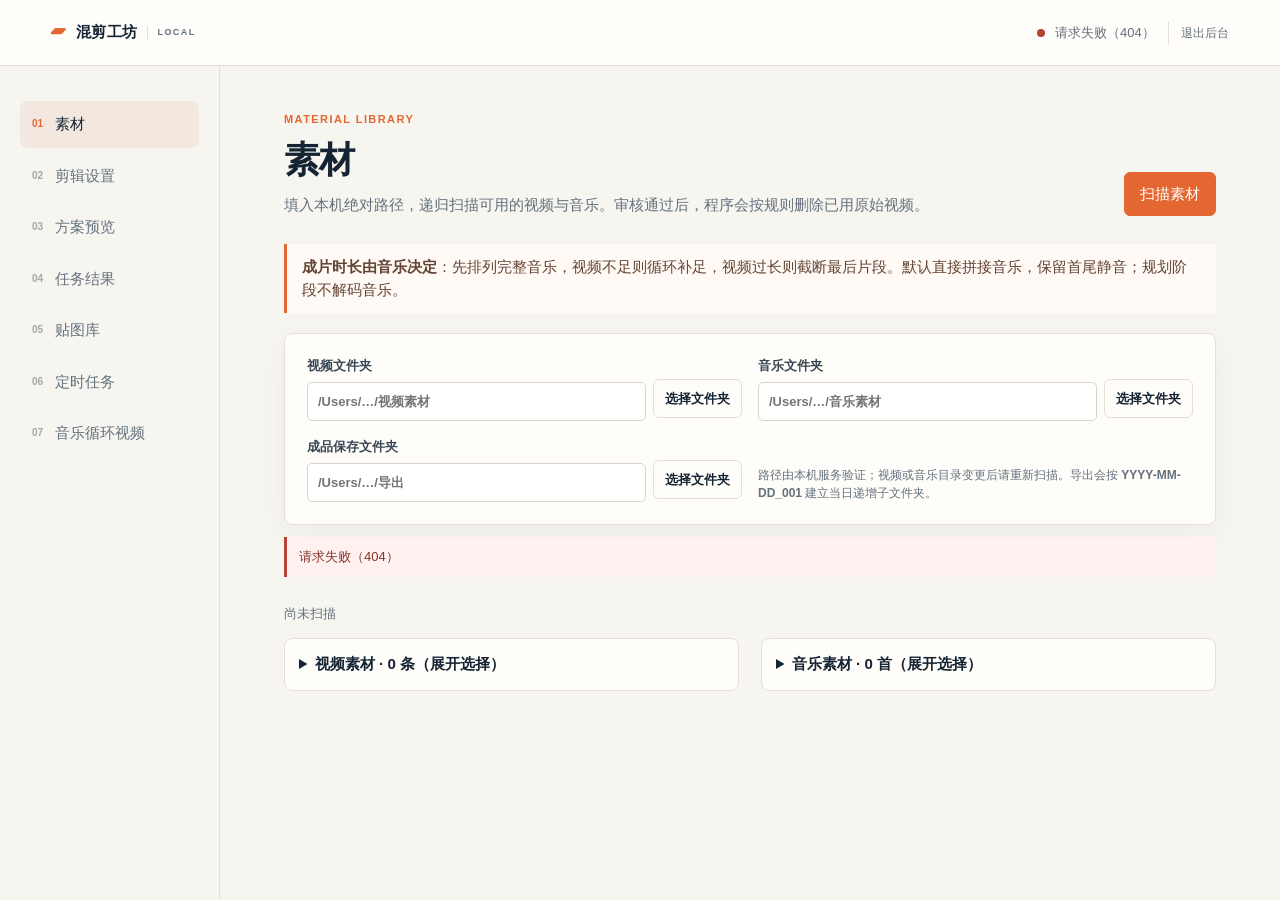
==== commit d30d0917: "Release v1.8.7: set requested new-plan defaults" ====
--- a/windows/src_pkg/mixcut-studio-main/static/index.html
+++ b/windows/src_pkg/mixcut-studio-main/static/index.html
@@ -50,19 +50,19 @@
         <section id="settings" class="view" hidden>
           <div class="page-heading"><div><p class="eyebrow">EDITING RULES</p><h1>剪辑设置</h1><p>先选择素材和规则，再生成一批可复现的方案。</p></div><button id="plan-btn" class="button primary">生成方案</button></div>
           <form id="config-form" class="settings-grid" novalidate><input type="hidden" name="duration_basis" value="music">
-            <section class="panel span-2"><div class="section-title"><h2>导出规格</h2></div><div class="form-grid"><label>分辨率<select name="resolution"><option value="1280x720">1280 × 720（默认）</option><option value="1920x1080">1920 × 1080</option></select></label><label>帧率<select name="fps"><option value="30">30 fps</option><option value="60">60 fps</option></select></label><label>视频码率（Mbps；0 为自动）<input name="video_bitrate_mbps" type="number" min="0" max="50" step="0.5" value="0"></label><label>同时并行剪辑数量<select name="parallel_tasks"><option value="1">1（默认）</option><option value="2">2</option><option value="3">3</option><option value="4">4</option></select></label><label>编码方式<select name="hardware"><option value="auto">自动硬件加速（推荐）</option><option value="software_fast">软件极速（文件较大）</option><option value="software">软件高质量（较慢）</option></select></label><label>原音音量<input name="original_volume" type="number" min="0" max="1" step=".05" value="0"></label><label>无缝音乐衔接<select name="nonstop_music"><option value="false">音乐拼接（默认，保留首尾静音）</option><option value="true">剔除首尾静音＋短过渡</option></select></label><label>音乐音量<input name="music_volume" type="number" min="0" max="1" step=".05" value="1"></label></div><p class="field-help">视频码率设为 0 时沿用自动编码设置；设置固定码率可控制输出大小。720p/30fps 通常最快。并行数量为同时执行的任务上限，旧方案默认 1；暂停后等待所有执行中的任务完成。</p></section>
+            <section class="panel span-2"><div class="section-title"><h2>导出规格</h2></div><div class="form-grid"><label>分辨率<select name="resolution"><option value="1280x720">1280 × 720</option><option value="1920x1080" selected>1920 × 1080（默认）</option></select></label><label>帧率<select name="fps"><option value="30">30 fps</option><option value="60">60 fps</option></select></label><label>视频码率（Mbps；0 为自动）<input name="video_bitrate_mbps" type="number" min="0" max="50" step="0.5" value="0"></label><label>同时并行剪辑数量<select name="parallel_tasks"><option value="1">1</option><option value="2">2</option><option value="3" selected>3（默认）</option><option value="4">4</option></select></label><label>编码方式<select name="hardware"><option value="auto">自动硬件加速（推荐）</option><option value="software_fast">软件极速（文件较大）</option><option value="software">软件高质量（较慢）</option></select></label><label>原音音量<input name="original_volume" type="number" min="0" max="1" step=".05" value="0"></label><label>无缝音乐衔接<select name="nonstop_music"><option value="false">音乐拼接（默认，保留首尾静音）</option><option value="true">剔除首尾静音＋短过渡</option></select></label><label>音乐音量<input name="music_volume" type="number" min="0" max="1" step=".05" value="1"></label></div><p class="field-help">视频码率设为 0 时沿用自动编码设置；设置固定码率可控制输出大小。720p/30fps 通常最快。并行数量为同时执行的任务上限，旧方案默认 1；暂停后等待所有执行中的任务完成。</p></section>
             <section class="panel span-2"><div class="section-title"><h2>画面组织</h2></div>
-              <div class="choice-row"><label class="choice"><input type="radio" name="mode" value="single" checked><span><strong>单源连续截取</strong><small>一个源视频，长则截断、短则循环补足</small></span></label><label class="choice"><input type="radio" name="mode" value="multi"><span><strong>多源片段拼接</strong><small>随机拼接多个来源，直到音乐结束</small></span></label></div>
-              <div class="form-grid"><label>生成数量<input name="count" type="number" min="1" value="3"></label><label hidden>期望最短时长（秒）<input name="min_duration" type="number" min="1" value="30"></label><label hidden>期望最长时长（秒）<input name="max_duration" type="number" min="1" value="450"></label><label>随机种子（留空每批随机）<input name="seed" type="number" placeholder="自动生成"></label></div>
-              <div class="form-grid"><label>源视频时长必须大于（分钟）<input name="min_source_duration_minutes" type="number" min="0" step="0.1" value="0" aria-describedby="source-duration-help"></label></div>
+              <div class="choice-row"><label class="choice"><input type="radio" name="mode" value="single"><span><strong>单源连续截取</strong><small>一个源视频，长则截断、短则循环补足</small></span></label><label class="choice"><input type="radio" name="mode" value="multi" checked><span><strong>多源片段拼接</strong><small>随机拼接多个来源，直到音乐结束</small></span></label></div>
+              <div class="form-grid"><label>生成数量<input name="count" type="number" min="1" value="30"></label><label hidden>期望最短时长（秒）<input name="min_duration" type="number" min="1" value="30"></label><label hidden>期望最长时长（秒）<input name="max_duration" type="number" min="1" value="450"></label><label>随机种子（留空每批随机）<input name="seed" type="number" placeholder="自动生成"></label></div>
+              <div class="form-grid"><label>源视频时长必须大于（分钟）<input name="min_source_duration_minutes" type="number" min="0" step="0.1" value="5" aria-describedby="source-duration-help"></label></div>
               <p id="source-duration-help" class="field-help">0 表示不限制；例如填 5，只使用超过 5 分钟的原始视频，正好 5 分钟也会排除。此项筛选源文件，不是设置成片或截取片段的长度；手动生成和定时任务均生效。</p>
-              <div class="form-grid mode-multi" hidden><label>单段最短（秒）<input name="segment_min" type="number" min="1" value="30"></label><label>单段最长（秒）<input name="segment_max" type="number" min="1" value="120"></label><label>组内拼接<select name="within_group"><option value="false">允许跨组</option><option value="true">仅同组内</option></select></label></div>
-              <div class="form-grid mode-single"><label>起点最小间隔（秒）<input name="start_gap" type="number" min="0" value="30"></label><label class="switch-label" hidden><input name="allow_overlap" type="checkbox" checked><span>优先使用空闲区间（音乐时长模式允许循环补足）</span></label></div>
+              <div class="form-grid mode-multi"><label>单段最短（秒）<input name="segment_min" type="number" min="1" value="300"></label><label>单段最长（秒）<input name="segment_max" type="number" min="1" value="5000"></label><label>组内拼接<select name="within_group"><option value="false">允许跨组</option><option value="true">仅同组内</option></select></label></div>
+              <div class="form-grid mode-single" hidden><label>起点最小间隔（秒）<input name="start_gap" type="number" min="0" value="30"></label><label class="switch-label" hidden><input name="allow_overlap" type="checkbox" checked><span>优先使用空闲区间（音乐时长模式允许循环补足）</span></label></div>
             </section>
             <section class="panel span-2"><div class="section-title"><h2>歌曲分配规则</h2></div>
-              <div class="choice-row"><label class="choice"><input type="radio" name="music_mode" value="folder"><span><strong>单文件夹音乐</strong><small>每条只用一个子文件夹，01、02 开头，其余随机，全部歌曲各播放一遍</small></span></label><label class="choice"><input type="radio" name="music_mode" value="fixed"><span><strong>固定歌曲集合</strong><small>每条都用所选歌曲，只改变顺序</small></span></label><label class="choice"><input type="radio" name="music_mode" value="pool" checked><span><strong>全路径音乐随机</strong><small>每条选不同子集，再改变顺序</small></span></label></div>
-              <p id="folder-mode-help" class="field-help" hidden>整组优先使用不同子文件夹，用完后再随机轮转。包括子文件夹内的全部有效音频及更深层目录；根目录直接放置的歌曲不参与。此模式不限制歌曲首数。</p>
-              <div class="form-grid pool-settings"><label>每条最少歌曲数<input name="min_songs" type="number" min="1" value="3"></label><label>每条最多歌曲数<input name="max_songs" type="number" min="1" value="20"></label></div>
+              <div class="choice-row"><label class="choice"><input type="radio" name="music_mode" value="folder" checked><span><strong>单文件夹音乐</strong><small>每条只用一个子文件夹，01、02 开头，其余随机，全部歌曲各播放一遍</small></span></label><label class="choice"><input type="radio" name="music_mode" value="fixed"><span><strong>固定歌曲集合</strong><small>每条都用所选歌曲，只改变顺序</small></span></label><label class="choice"><input type="radio" name="music_mode" value="pool"><span><strong>全路径音乐随机</strong><small>每条选不同子集，再改变顺序</small></span></label></div>
+              <p id="folder-mode-help" class="field-help">整组优先使用不同子文件夹，用完后再随机轮转。包括子文件夹内的全部有效音频及更深层目录；根目录直接放置的歌曲不参与。此模式不限制歌曲首数。</p>
+              <div class="form-grid pool-settings" hidden><label>每条最少歌曲数<input name="min_songs" type="number" min="1" value="3"></label><label>每条最多歌曲数<input name="max_songs" type="number" min="1" value="20"></label></div>
               <p class="field-help">先确定歌曲数量与顺序，以音乐总时长决定成片长度。整批优先使用低次数歌曲，视频不足自动复用，最后一段截断。</p>
             </section>
             <section class="panel span-2"><label class="track-title-option"><input type="checkbox" name="include_track_titles">附带曲目曲名</label><p class="field-help">在成片同名的原曲路径文档中，按实际播放顺序增加编号曲目表。可在方案或任务中单独调整。</p></section>
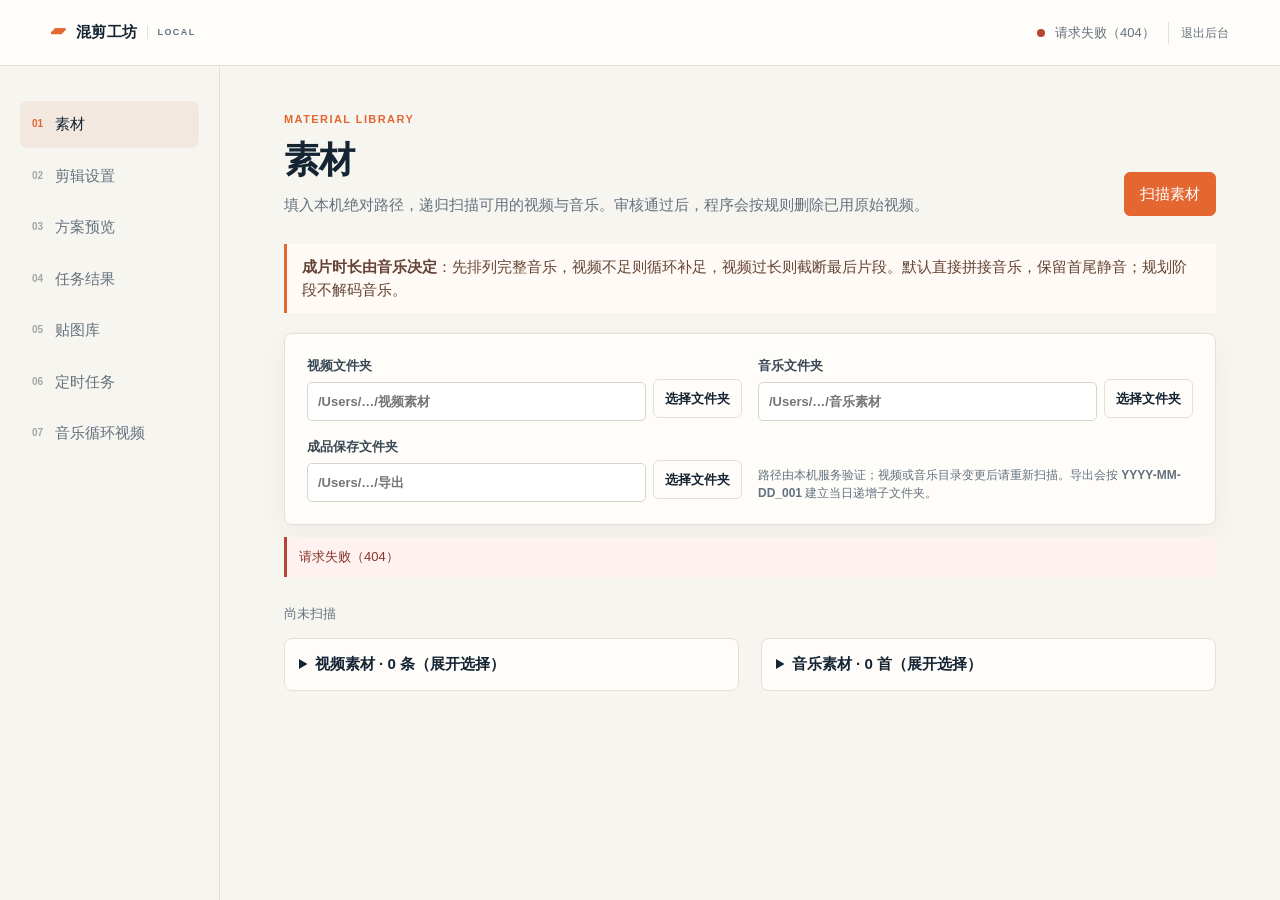
==== commit 40d46114: "Release v1.8.12: fairly choose admitted video sources before music-length matching" ====
--- a/windows/src_pkg/mixcut-studio-main/static/index.html
+++ b/windows/src_pkg/mixcut-studio-main/static/index.html
@@ -52,14 +52,14 @@
           <form id="config-form" class="settings-grid" novalidate><input type="hidden" name="duration_basis" value="music">
             <section class="panel span-2"><div class="section-title"><h2>导出规格</h2></div><div class="form-grid"><label>分辨率<select name="resolution"><option value="1280x720">1280 × 720</option><option value="1920x1080" selected>1920 × 1080（默认）</option></select></label><label>帧率<select name="fps"><option value="30">30 fps</option><option value="60">60 fps</option></select></label><label>视频码率（Mbps；0 为自动）<input name="video_bitrate_mbps" type="number" min="0" max="50" step="0.5" value="0"></label><label>同时并行剪辑数量<select name="parallel_tasks"><option value="1">1</option><option value="2">2</option><option value="3" selected>3（默认）</option><option value="4">4</option></select></label><label>编码方式<select name="hardware"><option value="auto">自动硬件加速（推荐）</option><option value="software_fast">软件极速（文件较大）</option><option value="software">软件高质量（较慢）</option></select></label><label>原音音量<input name="original_volume" type="number" min="0" max="1" step=".05" value="0"></label><label>无缝音乐衔接<select name="nonstop_music"><option value="false">音乐拼接（默认，保留首尾静音）</option><option value="true">剔除首尾静音＋短过渡</option></select></label><label>音乐音量<input name="music_volume" type="number" min="0" max="1" step=".05" value="1"></label></div><p class="field-help">视频码率设为 0 时沿用自动编码设置；设置固定码率可控制输出大小。720p/30fps 通常最快。并行数量为同时执行的任务上限，旧方案默认 1；暂停后等待所有执行中的任务完成。</p></section>
             <section class="panel span-2"><div class="section-title"><h2>画面组织</h2></div>
-              <div class="choice-row"><label class="choice"><input type="radio" name="mode" value="single"><span><strong>单源连续截取</strong><small>一个源视频，长则截断、短则循环补足</small></span></label><label class="choice"><input type="radio" name="mode" value="multi" checked><span><strong>多源片段拼接</strong><small>随机拼接多个来源，直到音乐结束</small></span></label></div>
+              <div class="choice-row"><label class="choice"><input type="radio" name="mode" value="single"><span><strong>单源连续截取</strong><small>先选本批少用的合格源视频，长则截断、短则循环补足</small></span></label><label class="choice"><input type="radio" name="mode" value="multi" checked><span><strong>多源片段拼接</strong><small>随机拼接多个来源，直到音乐结束</small></span></label></div>
               <div class="form-grid"><label>生成数量<input name="count" type="number" min="1" value="30"></label><label hidden>期望最短时长（秒）<input name="min_duration" type="number" min="1" value="30"></label><label hidden>期望最长时长（秒）<input name="max_duration" type="number" min="1" value="450"></label><label>随机种子（留空每批随机）<input name="seed" type="number" placeholder="自动生成"></label></div>
-              <div class="form-grid"><label>源视频时长必须大于（分钟）<input name="min_source_duration_minutes" type="number" min="0" step="0.1" value="5" aria-describedby="source-duration-help"></label></div>
-              <p id="source-duration-help" class="field-help">0 表示不限制；例如填 5，只使用超过 5 分钟的原始视频，正好 5 分钟也会排除。此项筛选源文件，不是设置成片或截取片段的长度；手动生成和定时任务均生效。</p>
+              <div class="form-grid"><label>源视频最短时长（分钟，含等于）<input name="min_source_duration_minutes" type="number" min="0" step="0.1" value="5" aria-describedby="source-duration-help"></label></div>
+              <p id="source-duration-help" class="field-help">0 表示不限制；例如填 5，使用至少 5 分钟的原始视频，正好 5 分钟也会参与。此项筛选源文件，不是设置成片或截取片段的长度；手动生成和定时任务均生效。</p>
               <div class="form-grid mode-multi"><label>单段最短（秒）<input name="segment_min" type="number" min="1" value="300"></label><label>单段最长（秒）<input name="segment_max" type="number" min="1" value="5000"></label><label>组内拼接<select name="within_group"><option value="false">允许跨组</option><option value="true">仅同组内</option></select></label></div>
               <div class="form-grid mode-single" hidden><label>起点最小间隔（秒）<input name="start_gap" type="number" min="0" value="30"></label><label class="switch-label" hidden><input name="allow_overlap" type="checkbox" checked><span>优先使用空闲区间（音乐时长模式允许循环补足）</span></label></div>
             </section>
-            <section class="panel span-2"><div class="section-title"><h2>歌曲分配规则</h2></div>
+            <section class="panel span-2"><div class="section-title"><h2>歌曲分配规则</h2></div><label>音乐播放轮数<select name="music_repeats"><option value="1">单次（1遍）</option><option value="2" selected>两次（默认，2遍）</option><option value="3">三次（3遍）</option><option value="4">四次（4遍）</option></select></label><p class="field-help">先排好一轮歌单，再按相同顺序完整重复。成片时长由全部轮次音乐决定；每条未开始的任务可单独调整。</p>
               <div class="choice-row"><label class="choice"><input type="radio" name="music_mode" value="folder" checked><span><strong>单文件夹音乐</strong><small>每条只用一个子文件夹，01、02 开头，其余随机，全部歌曲各播放一遍</small></span></label><label class="choice"><input type="radio" name="music_mode" value="fixed"><span><strong>固定歌曲集合</strong><small>每条都用所选歌曲，只改变顺序</small></span></label><label class="choice"><input type="radio" name="music_mode" value="pool"><span><strong>全路径音乐随机</strong><small>每条选不同子集，再改变顺序</small></span></label></div>
               <p id="folder-mode-help" class="field-help">整组优先使用不同子文件夹，用完后再随机轮转。包括子文件夹内的全部有效音频及更深层目录；根目录直接放置的歌曲不参与。此模式不限制歌曲首数。</p>
               <div class="form-grid pool-settings" hidden><label>每条最少歌曲数<input name="min_songs" type="number" min="1" value="3"></label><label>每条最多歌曲数<input name="max_songs" type="number" min="1" value="20"></label></div>
--- a/static/style.css
+++ b/static/style.css
@@ -26,3 +26,5 @@
 #music-loop .loop-heading input[type=checkbox]{width:18px;height:18px;flex:0 0 18px;margin:0}#music-loop .loop-heading strong{flex:1;min-width:0;overflow-wrap:anywhere}#music-loop .loop-details{margin-top:18px}
 #music-loop video{display:block;width:min(100%,640px);margin:16px 0}#music-loop .loop-cache{margin-top:14px}
 #music-loop .notice{white-space:pre-line}
+
+.music-repeats-option{display:flex;align-items:center;flex-wrap:wrap;gap:10px;margin:8px 0}.music-repeats-option select{width:auto;min-width:140px;margin:0}#batches .music-repeats-option{grid-column:3/-1}
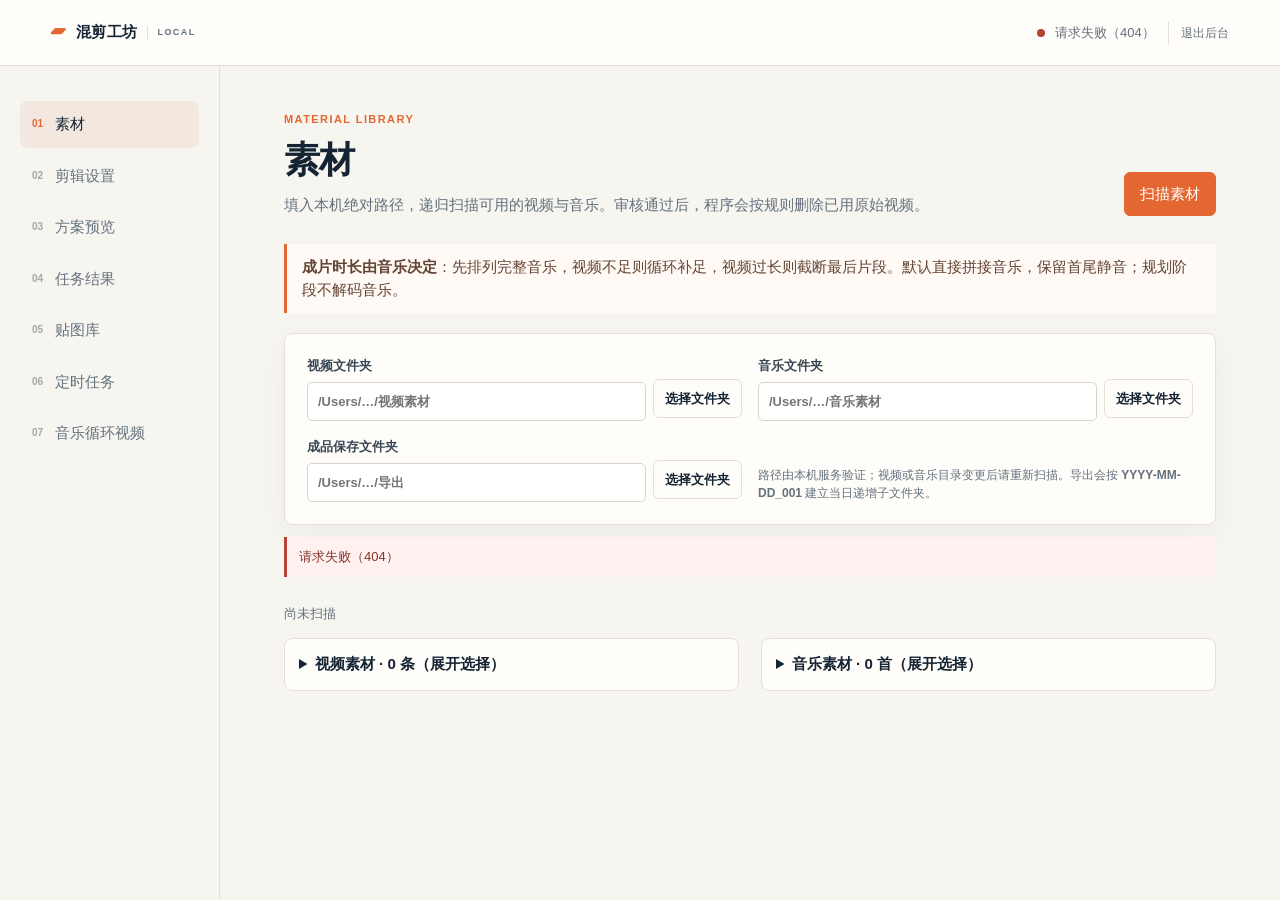
==== commit 102f9b5e: "Release v1.8.14: fast minute seeks, single preview images and configured thumbnail concurrency" ====
--- a/windows/src_pkg/mixcut-studio-main/static/index.html
+++ b/windows/src_pkg/mixcut-studio-main/static/index.html
@@ -50,7 +50,7 @@
         <section id="settings" class="view" hidden>
           <div class="page-heading"><div><p class="eyebrow">EDITING RULES</p><h1>剪辑设置</h1><p>先选择素材和规则，再生成一批可复现的方案。</p></div><button id="plan-btn" class="button primary">生成方案</button></div>
           <form id="config-form" class="settings-grid" novalidate><input type="hidden" name="duration_basis" value="music">
-            <section class="panel span-2"><div class="section-title"><h2>导出规格</h2></div><div class="form-grid"><label>分辨率<select name="resolution"><option value="1280x720">1280 × 720</option><option value="1920x1080" selected>1920 × 1080（默认）</option></select></label><label>帧率<select name="fps"><option value="30">30 fps</option><option value="60">60 fps</option></select></label><label>视频码率（Mbps；0 为自动）<input name="video_bitrate_mbps" type="number" min="0" max="50" step="0.5" value="0"></label><label>同时并行剪辑数量<select name="parallel_tasks"><option value="1">1</option><option value="2">2</option><option value="3" selected>3（默认）</option><option value="4">4</option></select></label><label>编码方式<select name="hardware"><option value="auto">自动硬件加速（推荐）</option><option value="software_fast">软件极速（文件较大）</option><option value="software">软件高质量（较慢）</option></select></label><label>原音音量<input name="original_volume" type="number" min="0" max="1" step=".05" value="0"></label><label>无缝音乐衔接<select name="nonstop_music"><option value="false">音乐拼接（默认，保留首尾静音）</option><option value="true">剔除首尾静音＋短过渡</option></select></label><label>音乐音量<input name="music_volume" type="number" min="0" max="1" step=".05" value="1"></label></div><p class="field-help">视频码率设为 0 时沿用自动编码设置；设置固定码率可控制输出大小。720p/30fps 通常最快。并行数量为同时执行的任务上限，旧方案默认 1；暂停后等待所有执行中的任务完成。</p></section>
+            <section class="panel span-2"><div class="section-title"><h2>导出规格</h2></div><div class="form-grid"><label>分辨率<select name="resolution"><option value="1280x720">1280 × 720</option><option value="1920x1080" selected>1920 × 1080（默认）</option></select></label><label>帧率<select name="fps"><option value="30">30 fps</option><option value="60">60 fps</option></select></label><label>视频码率（Mbps；0 为自动）<input name="video_bitrate_mbps" type="number" min="0" max="50" step="0.5" value="0"></label><label>同时并行剪辑数量<select name="parallel_tasks"><option value="1">1</option><option value="2">2</option><option value="3" selected>3（默认）</option><option value="4">4</option></select></label><label>编码方式<select name="hardware"><option value="auto">自动硬件加速（推荐）</option><option value="software_fast">软件极速（文件较大）</option><option value="software">软件高质量（较慢）</option></select></label><label>原音音量<input name="original_volume" type="number" min="0" max="1" step=".05" value="0"></label><label>无缝音乐衔接<select name="nonstop_music"><option value="false">音乐拼接（默认，保留首尾静音）</option><option value="true">剔除首尾静音＋短过渡</option></select></label><label>音乐音量<input name="music_volume" type="number" min="0" max="1" step=".05" value="1"></label></div><p class="field-help">视频码率设为 0 时沿用自动编码设置；设置固定码率可控制输出大小。720p/30fps 通常最快。渲染与缩略图生成均使用所选并行数量，旧方案默认 1；暂停后等待所有执行中的任务完成。</p></section>
             <section class="panel span-2"><div class="section-title"><h2>画面组织</h2></div>
               <div class="choice-row"><label class="choice"><input type="radio" name="mode" value="single"><span><strong>单源连续截取</strong><small>先选本批少用的合格源视频，长则截断、短则循环补足</small></span></label><label class="choice"><input type="radio" name="mode" value="multi" checked><span><strong>多源片段拼接</strong><small>随机拼接多个来源，直到音乐结束</small></span></label></div>
               <div class="form-grid"><label>生成数量<input name="count" type="number" min="1" value="30"></label><label hidden>期望最短时长（秒）<input name="min_duration" type="number" min="1" value="30"></label><label hidden>期望最长时长（秒）<input name="max_duration" type="number" min="1" value="450"></label><label>随机种子（留空每批随机）<input name="seed" type="number" placeholder="自动生成"></label></div>
